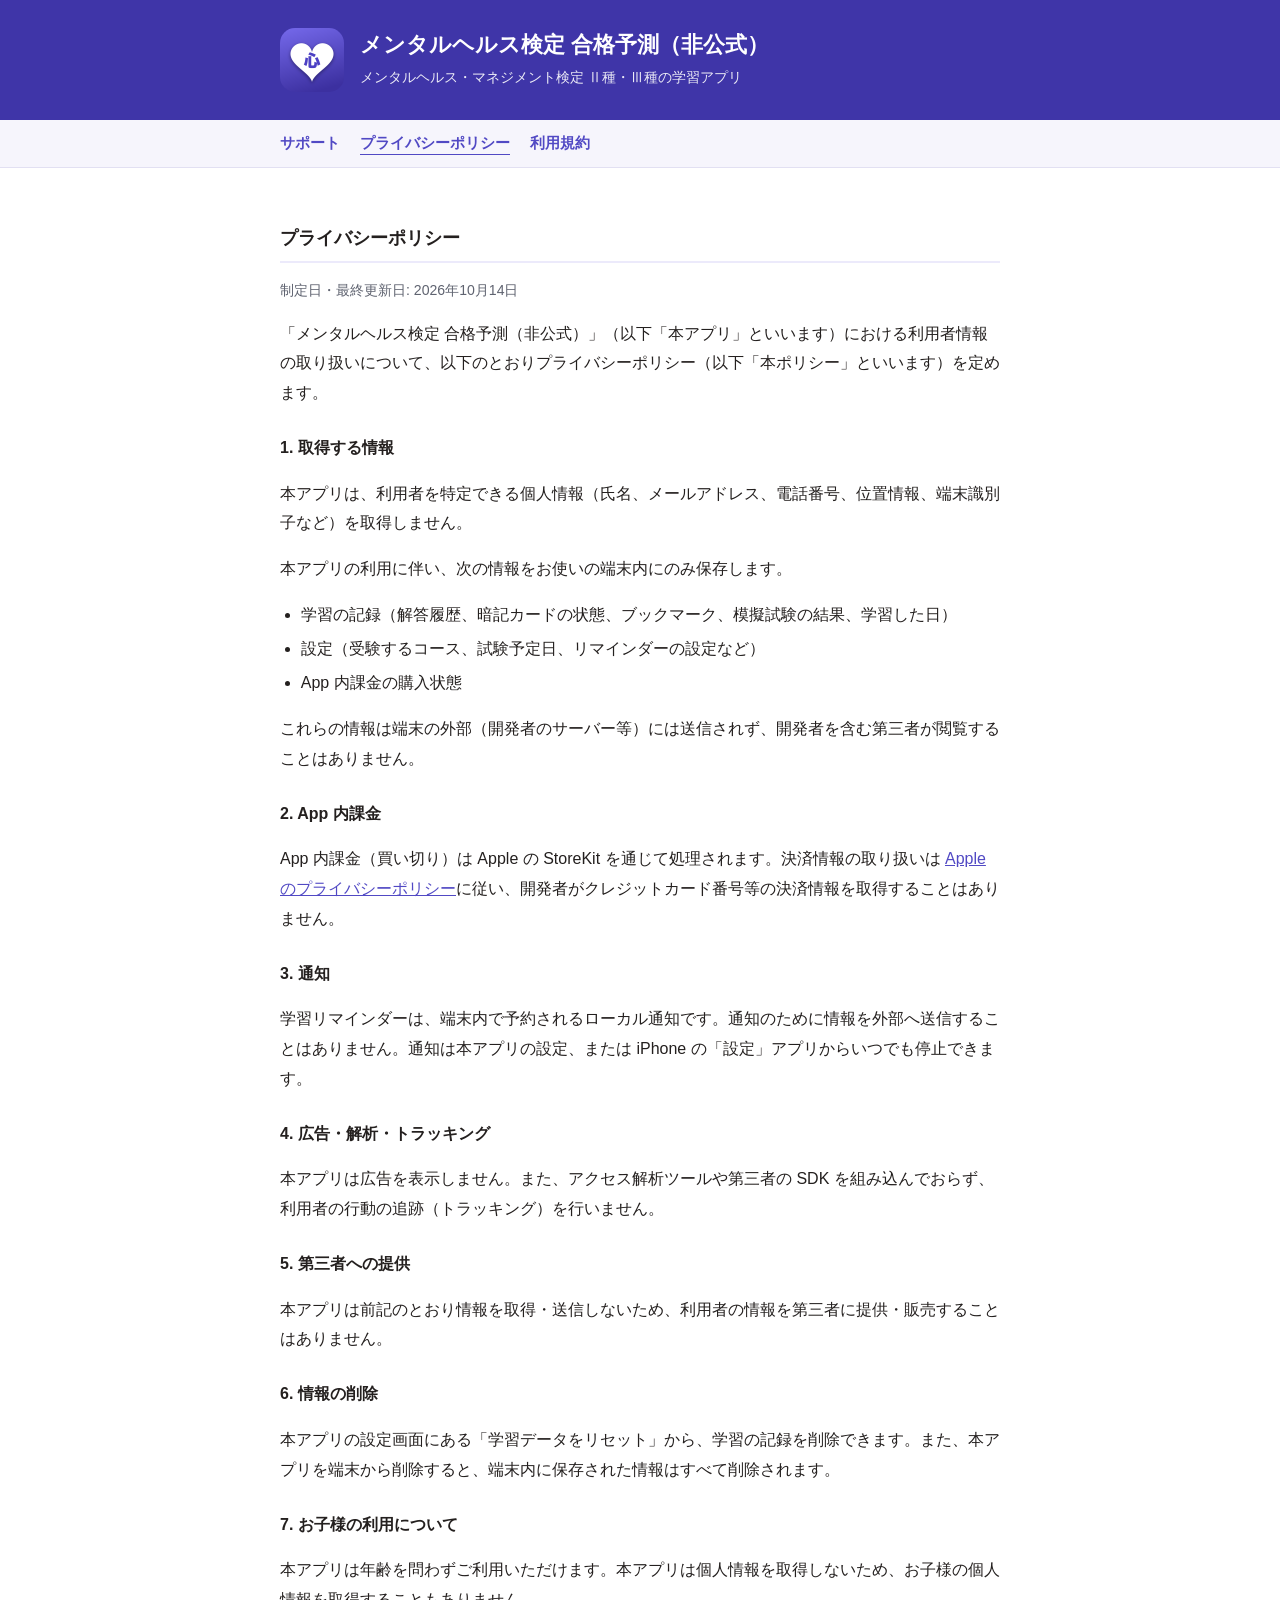
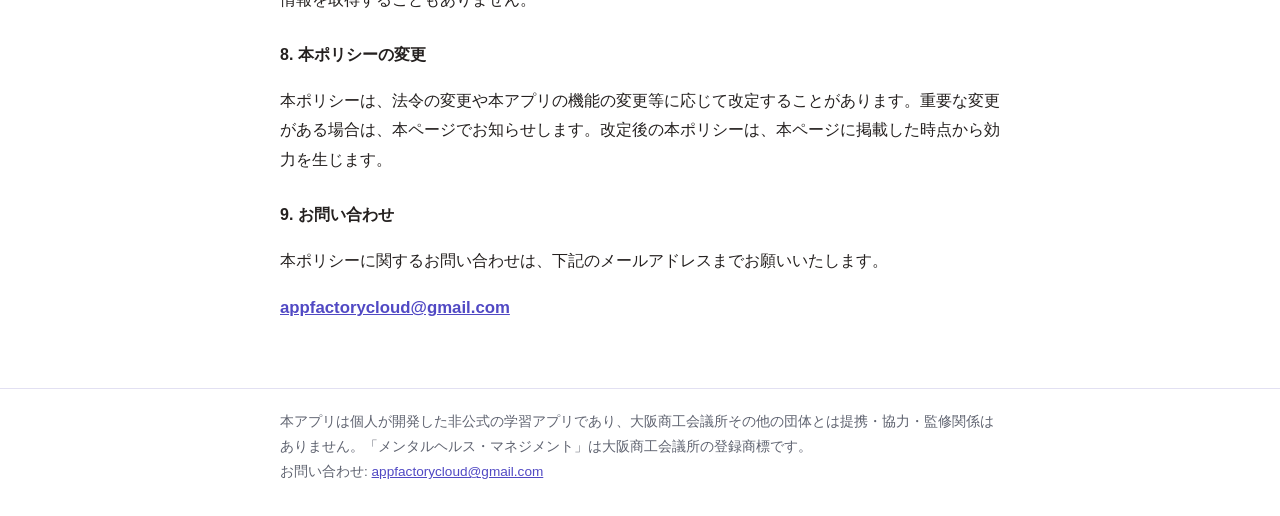
==== docs/privacy.html @ 915b4c31 "メンタルヘルス検定アプリのサポート・プライバシーポリシー・利用規約ページ Co-Authored-By: Claude Opus 5.5 <noreply@anthropic.com>" ====
<!DOCTYPE html>
<html lang="ja">
<head>
<meta charset="UTF-8">
<meta name="viewport" content="width=device-width, initial-scale=1.0">
<title>プライバシーポリシー | メンタルヘルス検定 合格予測（非公式）</title>
<meta name="description" content="メンタルヘルス検定 合格予測（非公式）のプライバシーポリシー。">
<link rel="icon" href="icon.png">
<link rel="apple-touch-icon" href="icon.png">
<link rel="stylesheet" href="style.css">
</head>
<body>
<header>
  <div class="inner">
    <img src="icon.png" alt="">
    <div>
      <h1>メンタルヘルス検定 合格予測<span class="nowrap">（非公式）</span></h1>
      <p>メンタルヘルス・マネジメント検定 Ⅱ種・Ⅲ種の学習アプリ</p>
    </div>
  </div>
</header>
<nav>
  <div class="inner">
    <a href="index.html">サポート</a>
    <a href="privacy.html" aria-current="page">プライバシーポリシー</a>
    <a href="terms.html">利用規約</a>
  </div>
</nav>
<main>
<h2>プライバシーポリシー</h2>
<p class="updated">制定日・最終更新日: 2026年10月14日</p>
<p>「メンタルヘルス検定 合格予測（非公式）」（以下「本アプリ」といいます）における利用者情報の取り扱いについて、以下のとおりプライバシーポリシー（以下「本ポリシー」といいます）を定めます。</p>

<h3>1. 取得する情報</h3>
<p>本アプリは、利用者を特定できる個人情報（氏名、メールアドレス、電話番号、位置情報、端末識別子など）を取得しません。</p>
<p>本アプリの利用に伴い、次の情報をお使いの端末内にのみ保存します。</p>
<ul>
  <li>学習の記録（解答履歴、暗記カードの状態、ブックマーク、模擬試験の結果、学習した日）</li>
  <li>設定（受験するコース、試験予定日、リマインダーの設定など）</li>
  <li>App 内課金の購入状態</li>
</ul>
<p>これらの情報は端末の外部（開発者のサーバー等）には送信されず、開発者を含む第三者が閲覧することはありません。</p>

<h3>2. App 内課金</h3>
<p>App 内課金（買い切り）は Apple の StoreKit を通じて処理されます。決済情報の取り扱いは <a href="https://www.apple.com/jp/legal/privacy/">Apple のプライバシーポリシー</a>に従い、開発者がクレジットカード番号等の決済情報を取得することはありません。</p>

<h3>3. 通知</h3>
<p>学習リマインダーは、端末内で予約されるローカル通知です。通知のために情報を外部へ送信することはありません。通知は本アプリの設定、または iPhone の「設定」アプリからいつでも停止できます。</p>

<h3>4. 広告・解析・トラッキング</h3>
<p>本アプリは広告を表示しません。また、アクセス解析ツールや第三者の SDK を組み込んでおらず、利用者の行動の追跡（トラッキング）を行いません。</p>

<h3>5. 第三者への提供</h3>
<p>本アプリは前記のとおり情報を取得・送信しないため、利用者の情報を第三者に提供・販売することはありません。</p>

<h3>6. 情報の削除</h3>
<p>本アプリの設定画面にある「学習データをリセット」から、学習の記録を削除できます。また、本アプリを端末から削除すると、端末内に保存された情報はすべて削除されます。</p>

<h3>7. お子様の利用について</h3>
<p>本アプリは年齢を問わずご利用いただけます。本アプリは個人情報を取得しないため、お子様の個人情報を取得することもありません。</p>

<h3>8. 本ポリシーの変更</h3>
<p>本ポリシーは、法令の変更や本アプリの機能の変更等に応じて改定することがあります。重要な変更がある場合は、本ページでお知らせします。改定後の本ポリシーは、本ページに掲載した時点から効力を生じます。</p>

<h3>9. お問い合わせ</h3>
<p>本ポリシーに関するお問い合わせは、下記のメールアドレスまでお願いいたします。</p>
<p class="contact"><a href="mailto:appfactorycloud@gmail.com">appfactorycloud@gmail.com</a></p>

</main>
<footer>
  <div class="inner">
    本アプリは個人が開発した非公式の学習アプリであり、大阪商工会議所その他の団体とは提携・協力・監修関係はありません。「メンタルヘルス・マネジメント」は大阪商工会議所の登録商標です。<br>
    お問い合わせ: <a href="mailto:appfactorycloud@gmail.com">appfactorycloud@gmail.com</a>
  </div>
</footer>
</body>
</html>
---- docs/style.css ----
:root {
  --brand: #5149c4;
  --header: #3f35a8;
  --brand-soft: #eceafb;
  --ink: #24201f;
  --muted: #5f6370;
  --bg: #ffffff;
  --surface: #f6f5fc;
  --line: #e2e0f2;
}
@media (prefers-color-scheme: dark) {
  :root {
    --brand: #a39dff;
    --header: #2b2470;
    --brand-soft: #23213f;
    --ink: #f4eff0;
    --muted: #a7aabb;
    --bg: #13121c;
    --surface: #1c1a2a;
    --line: #2e2b45;
  }
}
* { box-sizing: border-box; }
html { -webkit-text-size-adjust: 100%; }
body {
  overflow-wrap: anywhere;
  margin: 0;
  font-family: -apple-system, BlinkMacSystemFont, "Hiragino Sans", "Hiragino Kaku Gothic ProN", "Noto Sans JP", sans-serif;
  line-height: 1.85;
  color: var(--ink);
  background: var(--bg);
}
header { background: var(--header); color: #fff; }
header .inner, main, footer .inner { max-width: 760px; margin: 0 auto; padding: 0 20px; }
header .inner { padding-top: 28px; padding-bottom: 28px; display: flex; gap: 16px; align-items: center; }
header img { width: 64px; height: 64px; border-radius: 15px; flex: none; }
header h1 { margin: 0; font-size: 1.35rem; line-height: 1.4; overflow-wrap: anywhere; }
header p { margin: 4px 0 0; opacity: 0.9; font-size: 0.9rem; }
nav { border-bottom: 1px solid var(--line); background: var(--surface); }
nav .inner { max-width: 760px; margin: 0 auto; padding: 10px 20px; display: flex; gap: 20px; flex-wrap: wrap; font-size: 0.92rem; }
a { color: var(--brand); }
nav a { text-decoration: none; font-weight: 600; }
nav a[aria-current="page"] { text-decoration: underline; text-underline-offset: 6px; }
main { padding-top: 12px; padding-bottom: 48px; }
h2 { font-size: 1.15rem; margin: 2.2em 0 0.6em; padding-bottom: 6px; border-bottom: 2px solid var(--brand-soft); }
h3 { font-size: 1rem; margin: 1.6em 0 0.3em; }
.updated { color: var(--muted); font-size: 0.88rem; }
.card { background: var(--surface); border: 1px solid var(--line); border-radius: 14px; padding: 16px 20px; margin: 16px 0; }
.contact { font-size: 1.05rem; font-weight: 700; word-break: break-all; }
.note { color: var(--muted); font-size: 0.88rem; }
ul { padding-left: 1.3em; }
li { margin: 0.3em 0; }
footer { border-top: 1px solid var(--line); color: var(--muted); font-size: 0.85rem; }
footer .inner { padding-top: 20px; padding-bottom: 32px; }
.nowrap { white-space: nowrap; }
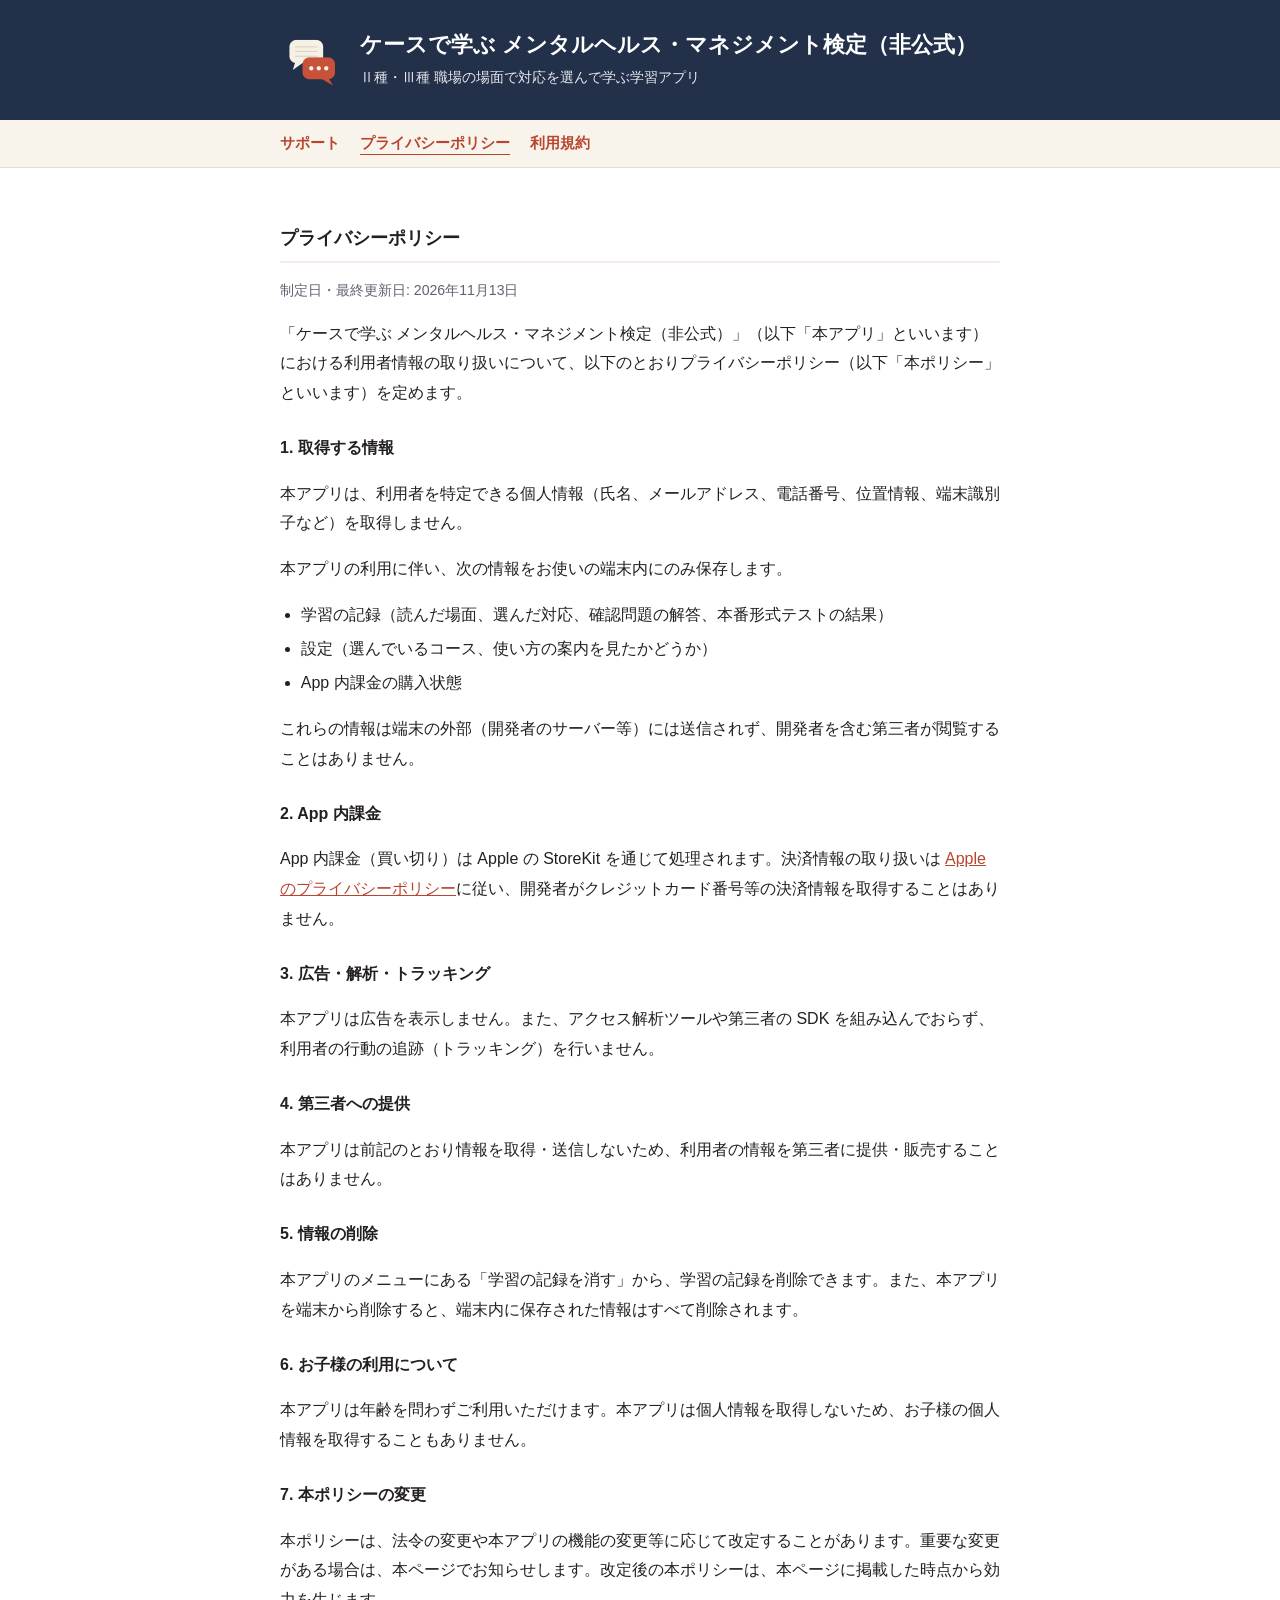
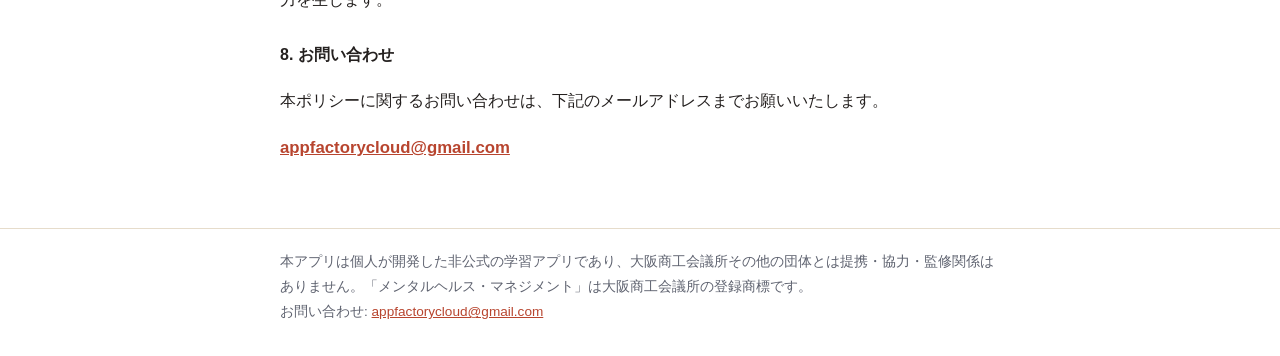
==== commit 7432dc78: "ケースで学ぶ版(1.0再提出)に合わせてサポート・プライバシーポリシー・利用規約を更新 Co-Authored-By: Claude Opus 5.5 <noreply@anthropic.com>" ====
--- a/docs/privacy.html
+++ b/docs/privacy.html
@@ -3,8 +3,8 @@
 <head>
 <meta charset="UTF-8">
 <meta name="viewport" content="width=device-width, initial-scale=1.0">
-<title>プライバシーポリシー | メンタルヘルス検定 合格予測（非公式）</title>
-<meta name="description" content="メンタルヘルス検定 合格予測（非公式）のプライバシーポリシー。">
+<title>プライバシーポリシー | ケースで学ぶ メンタルヘルス・マネジメント検定（非公式）</title>
+<meta name="description" content="ケースで学ぶ メンタルヘルス・マネジメント検定（非公式）のプライバシーポリシー。">
 <link rel="icon" href="icon.png">
 <link rel="apple-touch-icon" href="icon.png">
 <link rel="stylesheet" href="style.css">
@@ -14,8 +14,8 @@
   <div class="inner">
     <img src="icon.png" alt="">
     <div>
-      <h1>メンタルヘルス検定 合格予測<span class="nowrap">（非公式）</span></h1>
-      <p>メンタルヘルス・マネジメント検定 Ⅱ種・Ⅲ種の学習アプリ</p>
+      <h1>ケースで学ぶ メンタルヘルス・マネジメント検定<span class="nowrap">（非公式）</span></h1>
+      <p>Ⅱ種・Ⅲ種 職場の場面で対応を選んで学ぶ学習アプリ</p>
     </div>
   </div>
 </header>
@@ -28,15 +28,15 @@
 </nav>
 <main>
 <h2>プライバシーポリシー</h2>
-<p class="updated">制定日・最終更新日: 2026年10月14日</p>
-<p>「メンタルヘルス検定 合格予測（非公式）」（以下「本アプリ」といいます）における利用者情報の取り扱いについて、以下のとおりプライバシーポリシー（以下「本ポリシー」といいます）を定めます。</p>
+<p class="updated">制定日・最終更新日: 2026年11月13日</p>
+<p>「ケースで学ぶ メンタルヘルス・マネジメント検定（非公式）」（以下「本アプリ」といいます）における利用者情報の取り扱いについて、以下のとおりプライバシーポリシー（以下「本ポリシー」といいます）を定めます。</p>
 
 <h3>1. 取得する情報</h3>
 <p>本アプリは、利用者を特定できる個人情報（氏名、メールアドレス、電話番号、位置情報、端末識別子など）を取得しません。</p>
 <p>本アプリの利用に伴い、次の情報をお使いの端末内にのみ保存します。</p>
 <ul>
-  <li>学習の記録（解答履歴、暗記カードの状態、ブックマーク、模擬試験の結果、学習した日）</li>
-  <li>設定（受験するコース、試験予定日、リマインダーの設定など）</li>
+  <li>学習の記録（読んだ場面、選んだ対応、確認問題の解答、本番形式テストの結果）</li>
+  <li>設定（選んでいるコース、使い方の案内を見たかどうか）</li>
   <li>App 内課金の購入状態</li>
 </ul>
 <p>これらの情報は端末の外部（開発者のサーバー等）には送信されず、開発者を含む第三者が閲覧することはありません。</p>
@@ -44,25 +44,22 @@
 <h3>2. App 内課金</h3>
 <p>App 内課金（買い切り）は Apple の StoreKit を通じて処理されます。決済情報の取り扱いは <a href="https://www.apple.com/jp/legal/privacy/">Apple のプライバシーポリシー</a>に従い、開発者がクレジットカード番号等の決済情報を取得することはありません。</p>
 
-<h3>3. 通知</h3>
-<p>学習リマインダーは、端末内で予約されるローカル通知です。通知のために情報を外部へ送信することはありません。通知は本アプリの設定、または iPhone の「設定」アプリからいつでも停止できます。</p>
-
-<h3>4. 広告・解析・トラッキング</h3>
+<h3>3. 広告・解析・トラッキング</h3>
 <p>本アプリは広告を表示しません。また、アクセス解析ツールや第三者の SDK を組み込んでおらず、利用者の行動の追跡（トラッキング）を行いません。</p>
 
-<h3>5. 第三者への提供</h3>
+<h3>4. 第三者への提供</h3>
 <p>本アプリは前記のとおり情報を取得・送信しないため、利用者の情報を第三者に提供・販売することはありません。</p>
 
-<h3>6. 情報の削除</h3>
-<p>本アプリの設定画面にある「学習データをリセット」から、学習の記録を削除できます。また、本アプリを端末から削除すると、端末内に保存された情報はすべて削除されます。</p>
+<h3>5. 情報の削除</h3>
+<p>本アプリのメニューにある「学習の記録を消す」から、学習の記録を削除できます。また、本アプリを端末から削除すると、端末内に保存された情報はすべて削除されます。</p>
 
-<h3>7. お子様の利用について</h3>
+<h3>6. お子様の利用について</h3>
 <p>本アプリは年齢を問わずご利用いただけます。本アプリは個人情報を取得しないため、お子様の個人情報を取得することもありません。</p>
 
-<h3>8. 本ポリシーの変更</h3>
+<h3>7. 本ポリシーの変更</h3>
 <p>本ポリシーは、法令の変更や本アプリの機能の変更等に応じて改定することがあります。重要な変更がある場合は、本ページでお知らせします。改定後の本ポリシーは、本ページに掲載した時点から効力を生じます。</p>
 
-<h3>9. お問い合わせ</h3>
+<h3>8. お問い合わせ</h3>
 <p>本ポリシーに関するお問い合わせは、下記のメールアドレスまでお願いいたします。</p>
 <p class="contact"><a href="mailto:appfactorycloud@gmail.com">appfactorycloud@gmail.com</a></p>
 
--- a/docs/style.css
+++ b/docs/style.css
@@ -1,23 +1,23 @@
 :root {
-  --brand: #5149c4;
-  --header: #3f35a8;
-  --brand-soft: #eceafb;
+  --brand: #b8452f;
+  --header: #22304a;
+  --brand-soft: #f6ebe4;
   --ink: #24201f;
   --muted: #5f6370;
   --bg: #ffffff;
-  --surface: #f6f5fc;
-  --line: #e2e0f2;
+  --surface: #f8f4ec;
+  --line: #e6dccb;
 }
 @media (prefers-color-scheme: dark) {
   :root {
-    --brand: #a39dff;
-    --header: #2b2470;
-    --brand-soft: #23213f;
+    --brand: #f0a089;
+    --header: #1a2438;
+    --brand-soft: #2e2320;
     --ink: #f4eff0;
     --muted: #a7aabb;
     --bg: #13121c;
-    --surface: #1c1a2a;
-    --line: #2e2b45;
+    --surface: #1f2128;
+    --line: #33363f;
   }
 }
 * { box-sizing: border-box; }
